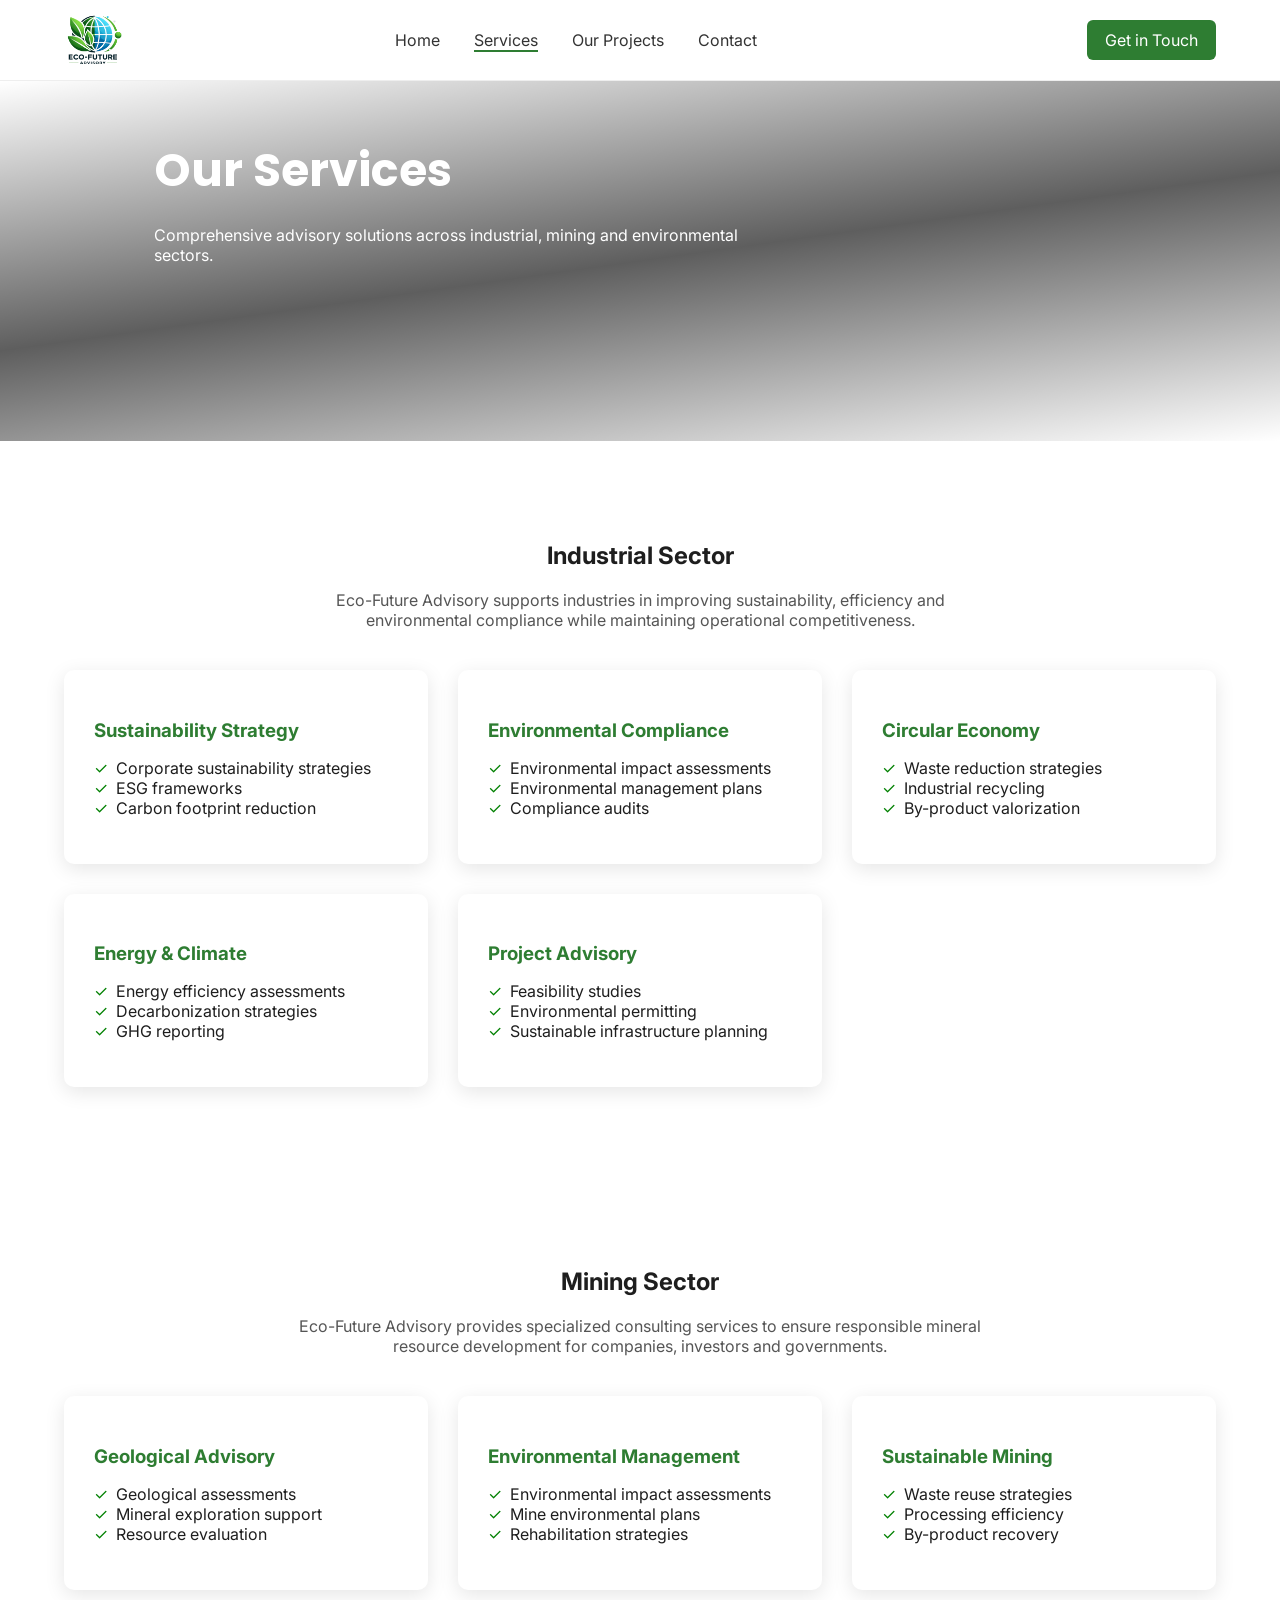
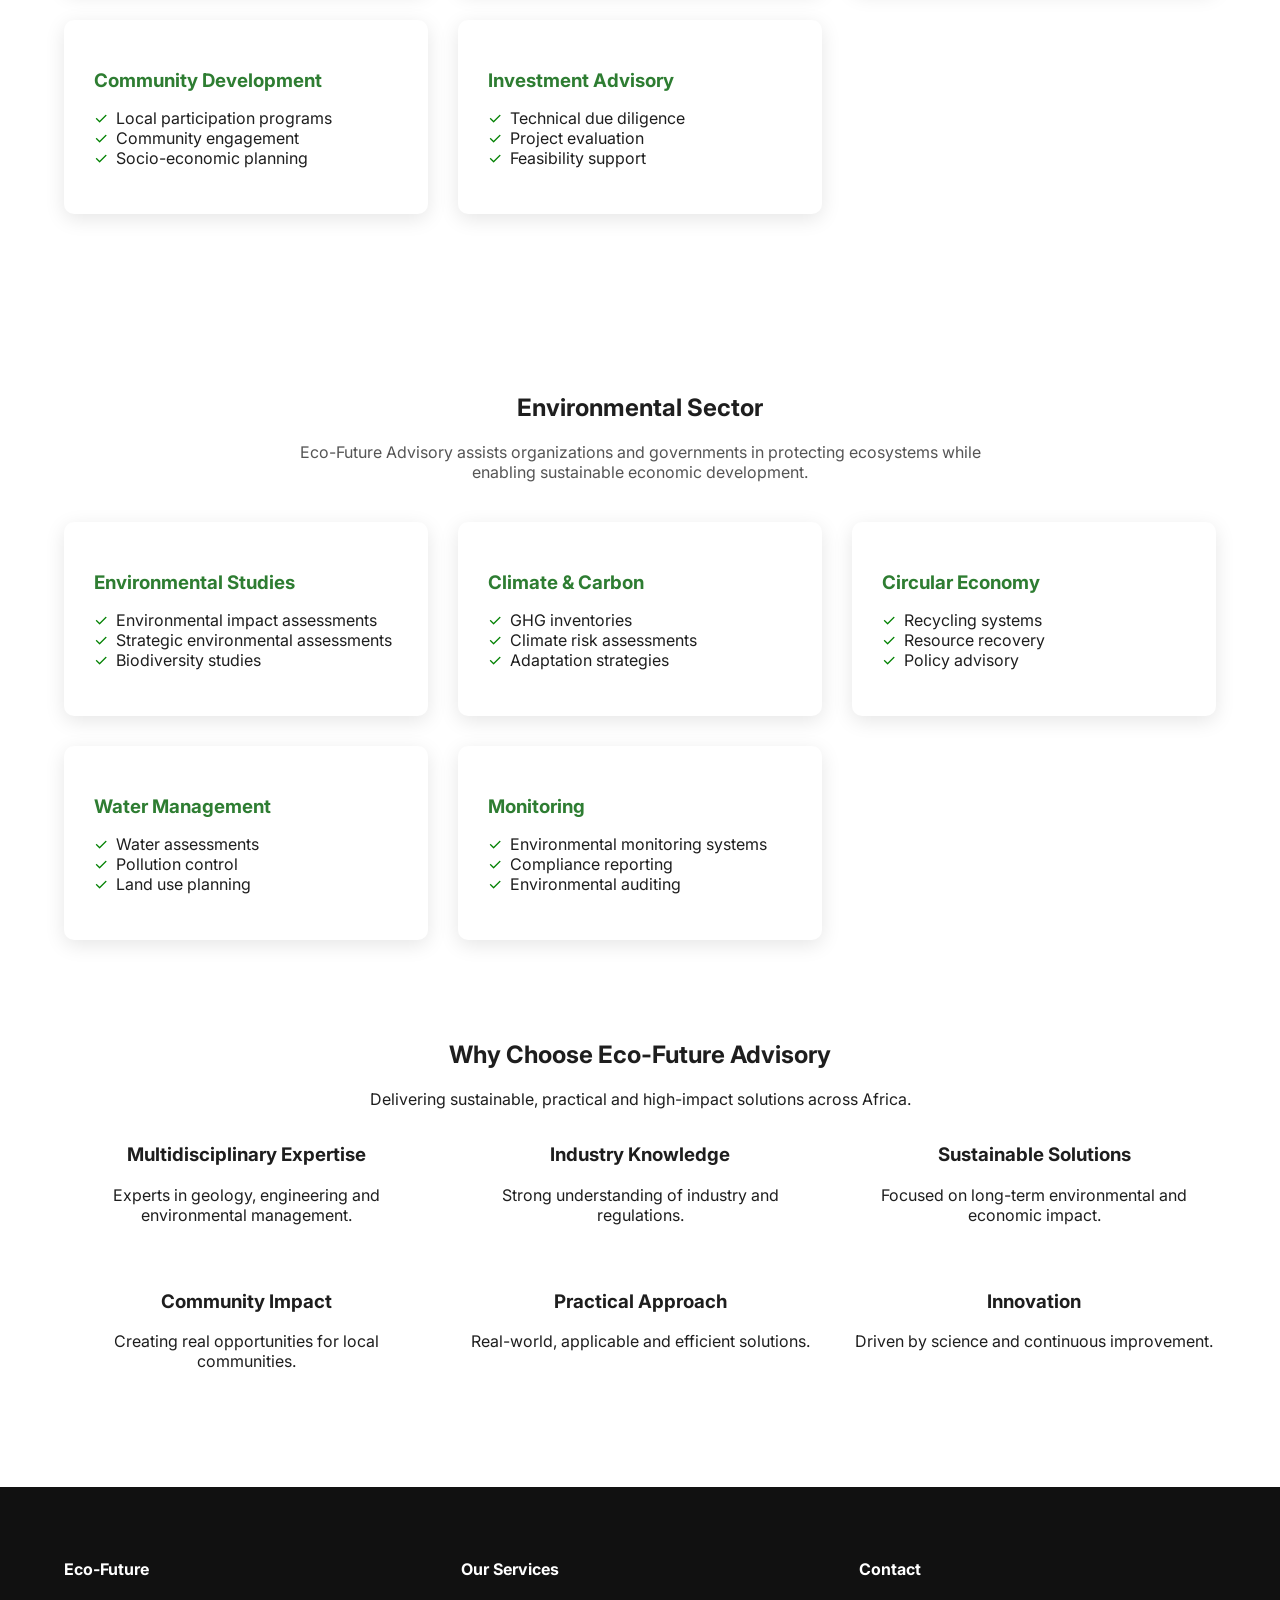
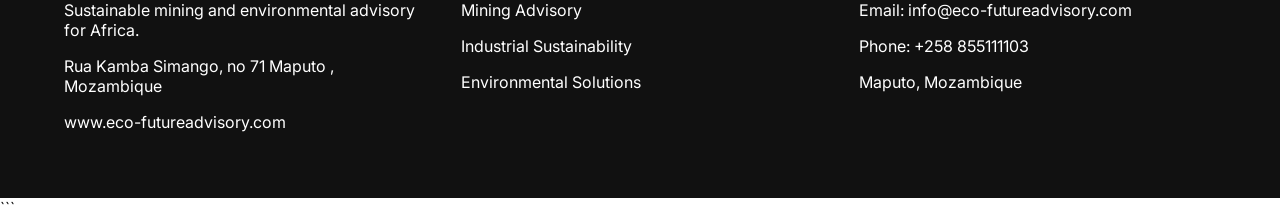
==== serv.html @ e3ecbf76 "Add files via upload" ====
<!DOCTYPE html>
<html lang="pt-pt">

<head>
<meta charset="UTF-8">
<meta name="viewport" content="width=device-width, initial-scale=1.0">
<title>Services - Eco-Future Advisory</title>
<link rel='icon' href='logo.png' />
<link rel="stylesheet" href="estilos.css">

<link href="https://fonts.googleapis.com/css2?family=Poppins:wght@400;600&family=Inter:wght@300;400&display=swap" rel="stylesheet">
</head>

<body>

<header class="cabecalho">

<div class="container menu">

<div class="logo">
<img src='logo.png' class='logo-icon'>
</div>

<nav class="navegacao">

<a href="index.html" >Home</a>
<a href="serv.html" class='Pagina-activa'>Services</a>
<a href="#">Our Projects</a>
<a href="#rodape">Contact</a>

</nav>

<a class="botao botao-header" href="#rodape">Get in Touch</a>

<!-- BOTÃO HAMBURGUER -->
<!-- BOTÃO HAMBURGUER -->
<button class="menu-hamburguer" id="menu-hamburguer" aria-label="Menu">
  <svg width="30" height="30" viewBox="0 0 100 80" fill="#333">
    <rect width="100" height="10"></rect>
    <rect y="30" width="100" height="10"></rect>
    <rect y="60" width="100" height="10"></rect>
  </svg>
</button>
</div>

<!-- MENU MOBILE -->
<div class="menu-mobile" id="menu-mobile">

<a href="index.html">Home</a>
<a href="serv.html">Services</a>
<a href="#">Our Projects</a>
<a href="#rodape">Contact</a>
<a class="botao" href="#rodape" style='color:#ffffff'>Get in Touch</a>

</div>

</header>



<!-- HERO -->
<section class="secao-hero-pagina">
<div class='hero-fundo-pagina'>	

<div class="conteudo-hero" style="margin-top: 55px;margin-left: 12%;">

<h1>Our Services</h1>

<p>
Comprehensive advisory solutions across industrial, mining and environmental sectors.
</p>

</div>
</div>
</section>


<!-- INDUSTRIAL -->
<section class="secao-setor container animar-entrada">

<h2>Industrial Sector</h2>

<p class="descricao-setor">
Eco-Future Advisory supports industries in improving sustainability, efficiency and environmental compliance while maintaining operational competitiveness.
</p>

<div class="grid-servicos">

<div class="cartao-servico">
<h3>Sustainability Strategy</h3>
<ul>
<li>Corporate sustainability strategies</li>
<li>ESG frameworks</li>
<li>Carbon footprint reduction</li>
</ul>
</div>

<div class="cartao-servico">
<h3>Environmental Compliance</h3>
<ul>
<li>Environmental impact assessments</li>
<li>Environmental management plans</li>
<li>Compliance audits</li>
</ul>
</div>

<div class="cartao-servico">
<h3>Circular Economy</h3>
<ul>
<li>Waste reduction strategies</li>
<li>Industrial recycling</li>
<li>By-product valorization</li>
</ul>
</div>

<div class="cartao-servico">
<h3>Energy & Climate</h3>
<ul>
<li>Energy efficiency assessments</li>
<li>Decarbonization strategies</li>
<li>GHG reporting</li>
</ul>
</div>

<div class="cartao-servico">
<h3>Project Advisory</h3>
<ul>
<li>Feasibility studies</li>
<li>Environmental permitting</li>
<li>Sustainable infrastructure planning</li>
</ul>
</div>

</div>

</section>


<!-- MINING -->
<section class="secao-setor container animar-entrada">

<h2>Mining Sector</h2>

<p class="descricao-setor">
Eco-Future Advisory provides specialized consulting services to ensure responsible mineral resource development for companies, investors and governments.
</p>

<div class="grid-servicos">

<div class="cartao-servico">
<h3>Geological Advisory</h3>
<ul>
<li>Geological assessments</li>
<li>Mineral exploration support</li>
<li>Resource evaluation</li>
</ul>
</div>

<div class="cartao-servico">
<h3>Environmental Management</h3>
<ul>
<li>Environmental impact assessments</li>
<li>Mine environmental plans</li>
<li>Rehabilitation strategies</li>
</ul>
</div>

<div class="cartao-servico">
<h3>Sustainable Mining</h3>
<ul>
<li>Waste reuse strategies</li>
<li>Processing efficiency</li>
<li>By-product recovery</li>
</ul>
</div>

<div class="cartao-servico">
<h3>Community Development</h3>
<ul>
<li>Local participation programs</li>
<li>Community engagement</li>
<li>Socio-economic planning</li>
</ul>
</div>

<div class="cartao-servico">
<h3>Investment Advisory</h3>
<ul>
<li>Technical due diligence</li>
<li>Project evaluation</li>
<li>Feasibility support</li>
</ul>
</div>

</div>

</section>


<!-- ENVIRONMENT -->
<section class="secao-setor container animar-entrada">

<h2>Environmental Sector</h2>

<p class="descricao-setor">
Eco-Future Advisory assists organizations and governments in protecting ecosystems while enabling sustainable economic development.
</p>

<div class="grid-servicos">

<div class="cartao-servico">
<h3>Environmental Studies</h3>
<ul>
<li>Environmental impact assessments</li>
<li>Strategic environmental assessments</li>
<li>Biodiversity studies</li>
</ul>
</div>

<div class="cartao-servico">
<h3>Climate & Carbon</h3>
<ul>
<li>GHG inventories</li>
<li>Climate risk assessments</li>
<li>Adaptation strategies</li>
</ul>
</div>

<div class="cartao-servico">
<h3>Circular Economy</h3>
<ul>
<li>Recycling systems</li>
<li>Resource recovery</li>
<li>Policy advisory</li>
</ul>
</div>

<div class="cartao-servico">
<h3>Water Management</h3>
<ul>
<li>Water assessments</li>
<li>Pollution control</li>
<li>Land use planning</li>
</ul>
</div>

<div class="cartao-servico">
<h3>Monitoring</h3>
<ul>
<li>Environmental monitoring systems</li>
<li>Compliance reporting</li>
<li>Environmental auditing</li>
</ul>
</div>

</div>

</section>


<!-- WHY CHOOSE US -->
<section class="secao-escolher animar-entrada" id="secao-escolher">

<h2>Why Choose Eco-Future Advisory</h2>

<p class="subtitulo-escolher">
Delivering sustainable, practical and high-impact solutions across Africa.
</p>

<div class="grid-escolher container">

<div class="cartao-escolher">
<h3>Multidisciplinary Expertise</h3>
<p>Experts in geology, engineering and environmental management.</p>
</div>

<div class="cartao-escolher">
<h3>Industry Knowledge</h3>
<p>Strong understanding of industry and regulations.</p>
</div>

<div class="cartao-escolher">
<h3>Sustainable Solutions</h3>
<p>Focused on long-term environmental and economic impact.</p>
</div>

<div class="cartao-escolher">
<h3>Community Impact</h3>
<p>Creating real opportunities for local communities.</p>
</div>

<div class="cartao-escolher">
<h3>Practical Approach</h3>
<p>Real-world, applicable and efficient solutions.</p>
</div>

<div class="cartao-escolher">
<h3>Innovation</h3>
<p>Driven by science and continuous improvement.</p>
</div>

</div>

</section>


<footer class="rodape animar-entrada" id="rodape">

<div class="container grid-rodape">

<div>

<h4>Eco-Future</h4>

<p>
Sustainable mining and environmental advisory for Africa.
</p>

<p>
Rua Kamba Simango, no 71 Maputo , Mozambique
</p>

<p>
www.eco-futureadvisory.com
</p>

</div>

<div>

<h4>Our Services</h4>

<p>Mining Advisory</p>
<p>Industrial Sustainability</p>
<p>Environmental Solutions</p>

</div>

<div>

<h4>Contact</h4>

<p>Email: info@eco-futureadvisory.com</p>
<p>Phone: +258 855111103</p>
<p>Maputo, Mozambique</p>

</div>

</div>

</footer>

<script>

const botaoMenu = document.getElementById("menu-hamburguer");
const menuMobile = document.getElementById("menu-mobile");
// Seleciona todos os links dentro do menu mobile
const linksMenu = menuMobile.querySelectorAll("a");

// 1. Abre/Fecha ao clicar no botão
botaoMenu.addEventListener("click", (event) => {
    event.stopPropagation();
    menuMobile.classList.toggle("ativo");
    botaoMenu.classList.toggle("ativo");
});

// 2. Fecha ao clicar em qualquer link interno
linksMenu.forEach(link => {
    link.addEventListener("click", () => {
        menuMobile.classList.remove("ativo");
        botaoMenu.classList.remove("ativo");
    });
});

// 3. Fecha ao clicar em qualquer lugar fora (no fundo da tela)
window.addEventListener("click", (event) => {
    if (menuMobile.classList.contains("ativo") && !menuMobile.contains(event.target)) {
        menuMobile.classList.remove("ativo");
        botaoMenu.classList.remove("ativo");
    }
});

</script>

<!-- Transicao -->

<script>
const observer = new IntersectionObserver((entries) => {
  entries.forEach(entry => {
    if(entry.intersectionRatio > 0){ 
      // algum percentual visível
      entry.target.classList.add('visivel');
    } else { 
      // nenhum percentual visível
      entry.target.classList.remove('visivel');
    }
  });
}, {
  root: null,           // viewport
  rootMargin: "0px",
  threshold: [0, 0.1, 0.2, 0.5, 1] // dispara várias vezes
});

// aplica a todas as divs animáveis
document.querySelectorAll('.animar-entrada').forEach(el => {
  observer.observe(el);
});
</script>

</body>
</html>
```
---- estilos.css ----
```css
*{
margin:0;
padding:0;
box-sizing:border-box;
}
html {
  scroll-behavior: smooth;
}
a, button {
  -webkit-tap-highlight-color: transparent; /* remove efeito de highlight azul */
  -webkit-touch-callout: none;              /* evita menu nativo ao tocar longo */
  -webkit-user-select: none;                /* opcional: impede seleção de texto */
}

a {
  text-decoration: none;
  color: inherit; /* mantém cor original */
}
button, input, select, textarea {
  -webkit-appearance: none; /* remove estilo nativo do iOS */
  -webkit-tap-highlight-color: transparent;
}
a, a[href^="tel:"], a[href^="mailto:"] {
  color: inherit; /* mantém a cor que definiste */
  text-decoration: none; /* remove sublinhado */
  -webkit-text-fill-color: inherit; /* força a cor correta no iOS */
  -webkit-tap-highlight-color: transparent; /* remove highlight azul ao tocar */
  pointer-events: auto; /* garante que o link ainda funciona */
}

/* Para garantir que o iOS não aplique o estilo nativo de data detectors */
body {
  -webkit-touch-callout: none; /* remove menu nativo ao tocar longo */
}
body{
margin:0;
padding:0;	
font-family:Inter;
color:#1E1E1E;
}
button {
	cursor:pointer;
}
/* Estado inicial*/
.animar-entrada {
  opacity: 0;
  transform: translateY(90px); 
  transition: all 1s ease-out;
}

/* Quando entrar na tela */
.animar-entrada.visivel {
  opacity: 1;
  transform: translateY(0);
}


.menu-hamburguer {
    display:none;
}
.container{
width:90%;
max-width:1200px;
margin:auto;
}

.cabecalho{
background:white;
border-bottom:1px solid #eee;
}

.menu{
display:flex;
justify-content:space-between;
align-items:center;
padding:20px 0;
}

.logo{
font-family:Poppins;
font-weight:600;
font-size:20px;
color:#0F3D2E;
}
.Pagina-activa {
    border-bottom:2px solid #2E7D32;
}
rect {
    fill: #0F3D2E;
}

.navegacao a{
margin:0 15px;
text-decoration:none;
color:#333;
}

.botao{
background:#2E7D32;
color:white;
padding:10px 18px;
border-radius:6px;
text-decoration:none;
cursor:pointer;
}

.botao-secundario{
    background: #0000002e;
    border: 2px solid white;
    color: white;
    padding: 10px 18px;
    border-radius: 6px;
    text-decoration: none;
    cursor:pointer;
}

.hero-fundo-pagina {
      width: 100%;
    height: 40vh;
    background: linear-gradient(172deg,transparent , #000000a1, transparent);
    text-align: initial;
}
.logo-icon {
      width: 99px;
    float: left;
    position: absolute;
    margin: -33px -20px;
}
.secao-hero-pagina{
height:40vh;
background:
url("cont.jpg") center/cover;
display:flex;
align-items:center;
justify-content:center;
text-align:center;
color:white;
}

.secao-setor{
padding:80px 0;
text-align: center;
}

.descricao-setor{
max-width:700px;
margin:15px auto 40px;
color:#555;
text-align:center;
}
```


.secao-setor{
padding:80px 0;
}

.descricao-setor{
max-width:700px;
margin:15px auto 40px;
color:#555;
text-align:center;
}

.grid-escolher{
display:grid;
grid-template-columns:repeat(3,1fr);
gap:30px;
max-width:1200px;
margin:auto;

}
.secao-escolher {
  text-align: center;
  padding-bottom: 100px;
}

.secao-hero{
height:80vh;
background:url("hero.jpg") center/cover;
display:flex;
align-items:center;
}
.hero-fundo {
    width: 100%;
    height: 80vh;
    background: linear-gradient(172deg,transparent , #00000066, transparent);
}
.conteudo-hero{
    color: white;
    max-width: 600px;
    margin-left: 10%;
    margin-top: 130px;
}

.conteudo-hero h1{
font-family:Poppins;
font-size:46px;
margin-bottom:20px;
}

.conteudo-hero p{
margin-bottom:30px;
}

.botoes-hero a{
margin-right:15px;
}

.secao-confianca{
text-align:center;
padding:150px 20px;
background:#F5F5F5;
}

.lista-icones{
display:flex;
justify-content:center;
gap:40px;
margin-top:30px;
font-size:22px;
}

.secao-sobre{
padding:80px 0;
}

.grid-sobre{
display:grid;
grid-template-columns:1fr 1fr;
gap:40px;
align-items:center;
}

.grid-sobre img{
width:100%;
border-radius:10px;
}

.texto-sobre h2{
font-family:Poppins;
margin-bottom:20px;
}

.texto-sobre li{
margin-bottom:10px;
}

.secao-servicos{
background:#F5F5F5;
padding:80px 0;
text-align:center;
}

.grid-servicos{
display:grid;
grid-template-columns:repeat(3,1fr);
gap:30px;
margin-top:40px;
}

.cartao-servico{
background:white;
padding:30px;
border-radius:10px;
box-shadow:0 5px 20px rgba(0,0,0,0.1);
text-align:left;
}

.cartao-servico h3{
margin-bottom:15px;
color:#2E7D32;
}

.secao-visao{
    background: #0f3d2e36;
    color: white;
    text-align: center;
    padding: 80px 20px;
    margin-top: 100px;
}

.grid-visao{
display:grid;
grid-template-columns:1fr 1fr;
gap:40px;
margin-bottom:30px;
}
.visao-geral {
    background: url("hands.jpg")no-repeat;
    background-size: cover;
    background-position: center;
    padding: 0px;
} 
.rodape{
background:#111;
color:white;
padding:50px 0;
}
ul {
    list-style:none;
    padding:0;
}
li::before {
    content:"✓";
    color:green;
    margin-right:8px;
}

.grid-rodape{
display:grid;
grid-template-columns:1fr 1fr 1fr;
gap:40px;
}

@media(max-width:900px){

.grid-servicos{
grid-template-columns:1fr;
}

.grid-sobre{
grid-template-columns:1fr;
}

.grid-visao{
grid-template-columns:1fr;
}

.lista-icones{
flex-direction:column;
}

.conteudo-hero h1{
font-size:34px;
}

.grid-escolher{
grid-template-columns:1fr;
}



}
```
/* HAMBURGUER */
.menu-hamburguer{
  display:none;             /* Esconde no desktop */
  flex-direction:column;
  justify-content:center;
  align-items:center;
  gap:6px;
  width:30px;
  height:25px;
  cursor:pointer;
  position:relative;
  z-index:1001;             /* garante que fique acima do hero */
}



/* Animação do X */
.menu-hamburguer.ativo span:nth-child(1){
  transform:rotate(45deg) translate(5px,6px);
}

.menu-hamburguer.ativo span:nth-child(2){
  opacity:0;
}

.menu-hamburguer.ativo span:nth-child(3){
  transform:rotate(-45deg) translate(5px,-6px);
}

/* Menu Mobile */
.menu-mobile{
  position:absolute;
  top:70px;                 /* ligeiro ajuste para aparecer abaixo do header */
  left:0;
  width:100%;
  background:white;
  display:flex;
  flex-direction:column;
  align-items:center;
  gap:20px;
  padding:30px 0;
  box-shadow:0 5px 20px rgba(0,0,0,0.1);
  opacity:0;
  pointer-events:none;
  transform:translateY(-20px);
  transition:0.3s;
  z-index:1000;
}

.menu-mobile a{
  text-decoration:none;
  color:#333;
  font-size:18px;
}

.menu-mobile.ativo{
  opacity:1;
  pointer-events:all;
  transform:translateY(0);
}

/* RESPONSIVO */
@media(max-width:800px){

  .navegacao,
  .botao-header{
    display:none;
  }

  .menu-hamburguer{
        display: flex;
    background: none;
    border: none;
    /* color: red; */
    cursor: pointer;
  }
  .grid-rodape {
        display: flex;
    grid-template-columns: 1fr 1fr 1fr;
    gap: 40px;
    flex-wrap: wrap;
  }
  .hero-fundo {
        width: 100%;
    height: 80vh;
    background: linear-gradient(172deg,transparent , #000000a1, transparent);
  }

}
@media(max-width:382px){
.conteudo-hero h1 {
    font-size: 27px;
}

}


@media(max-width:382px){ 
.botoes-hero {
       
    display: flex;
    /* flex-wrap: wrap; */
}
.botao-secundario {
    background:#0000006b;
}
}
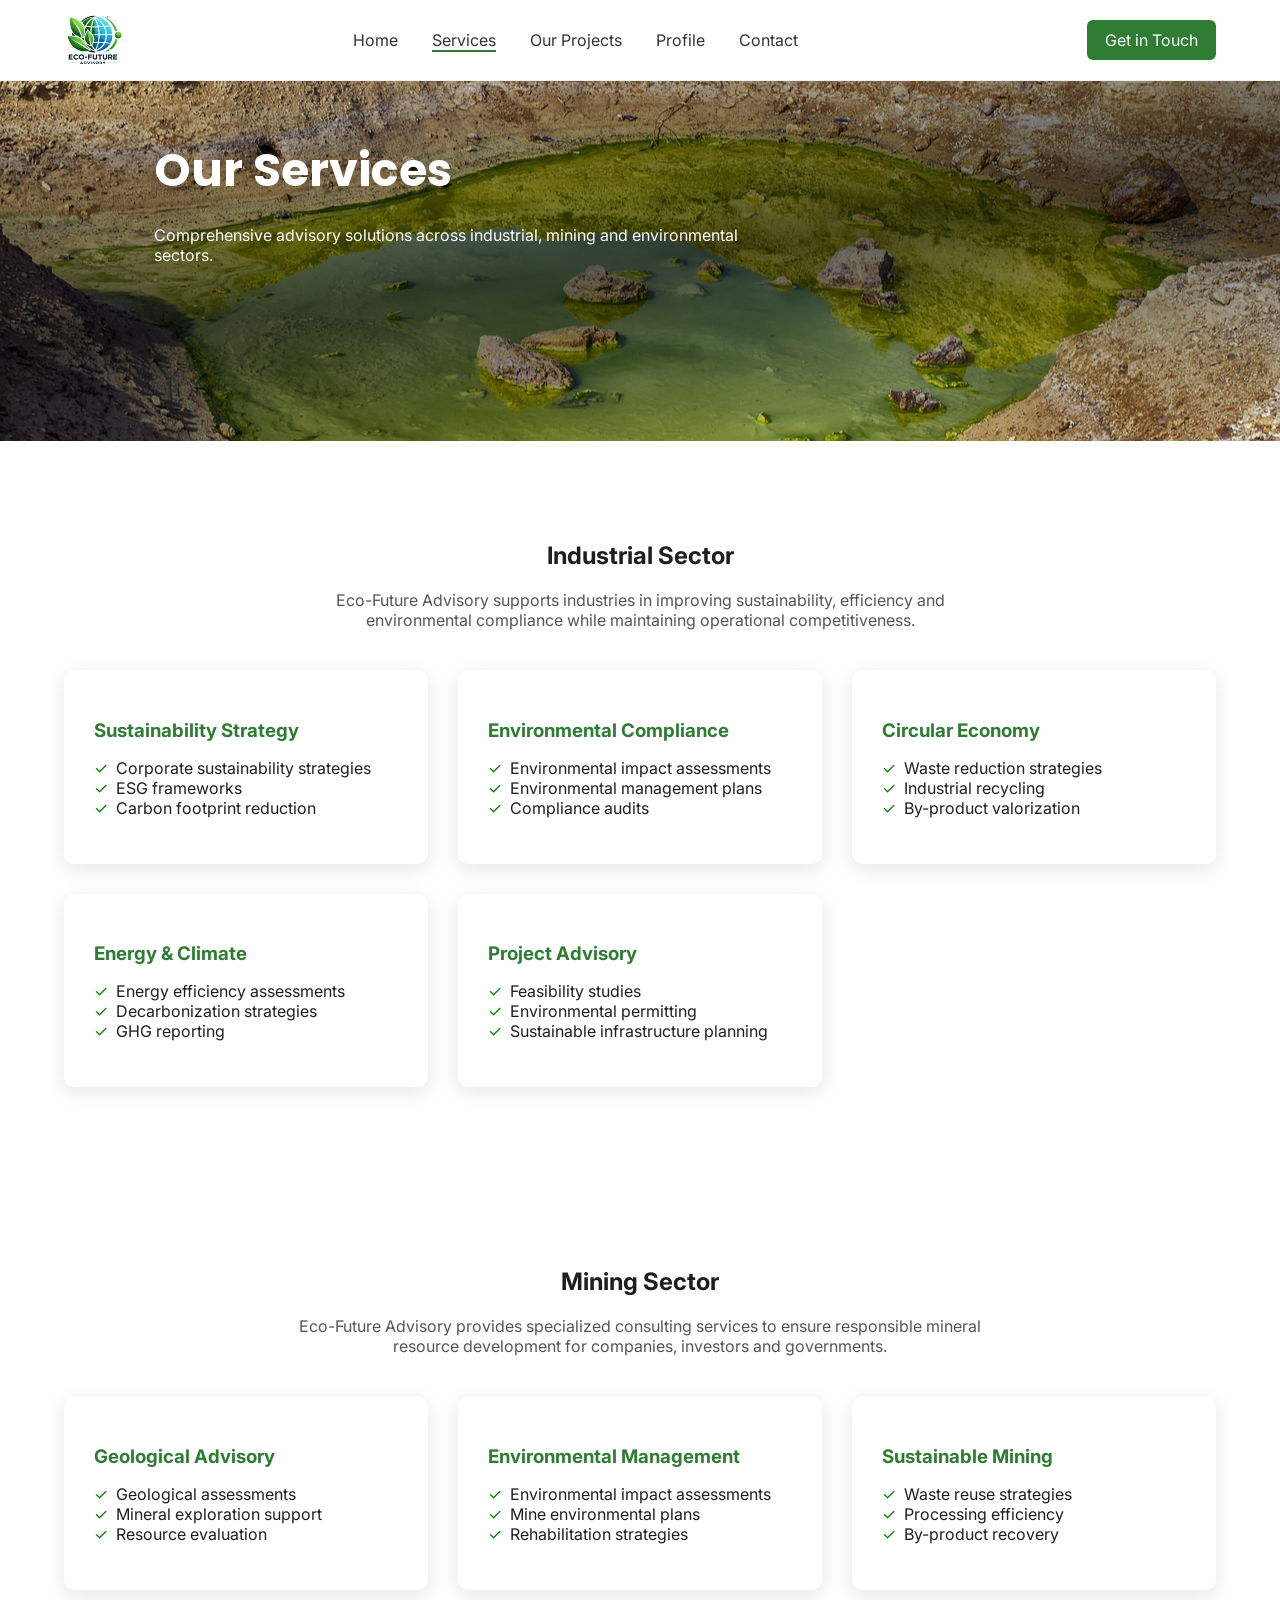
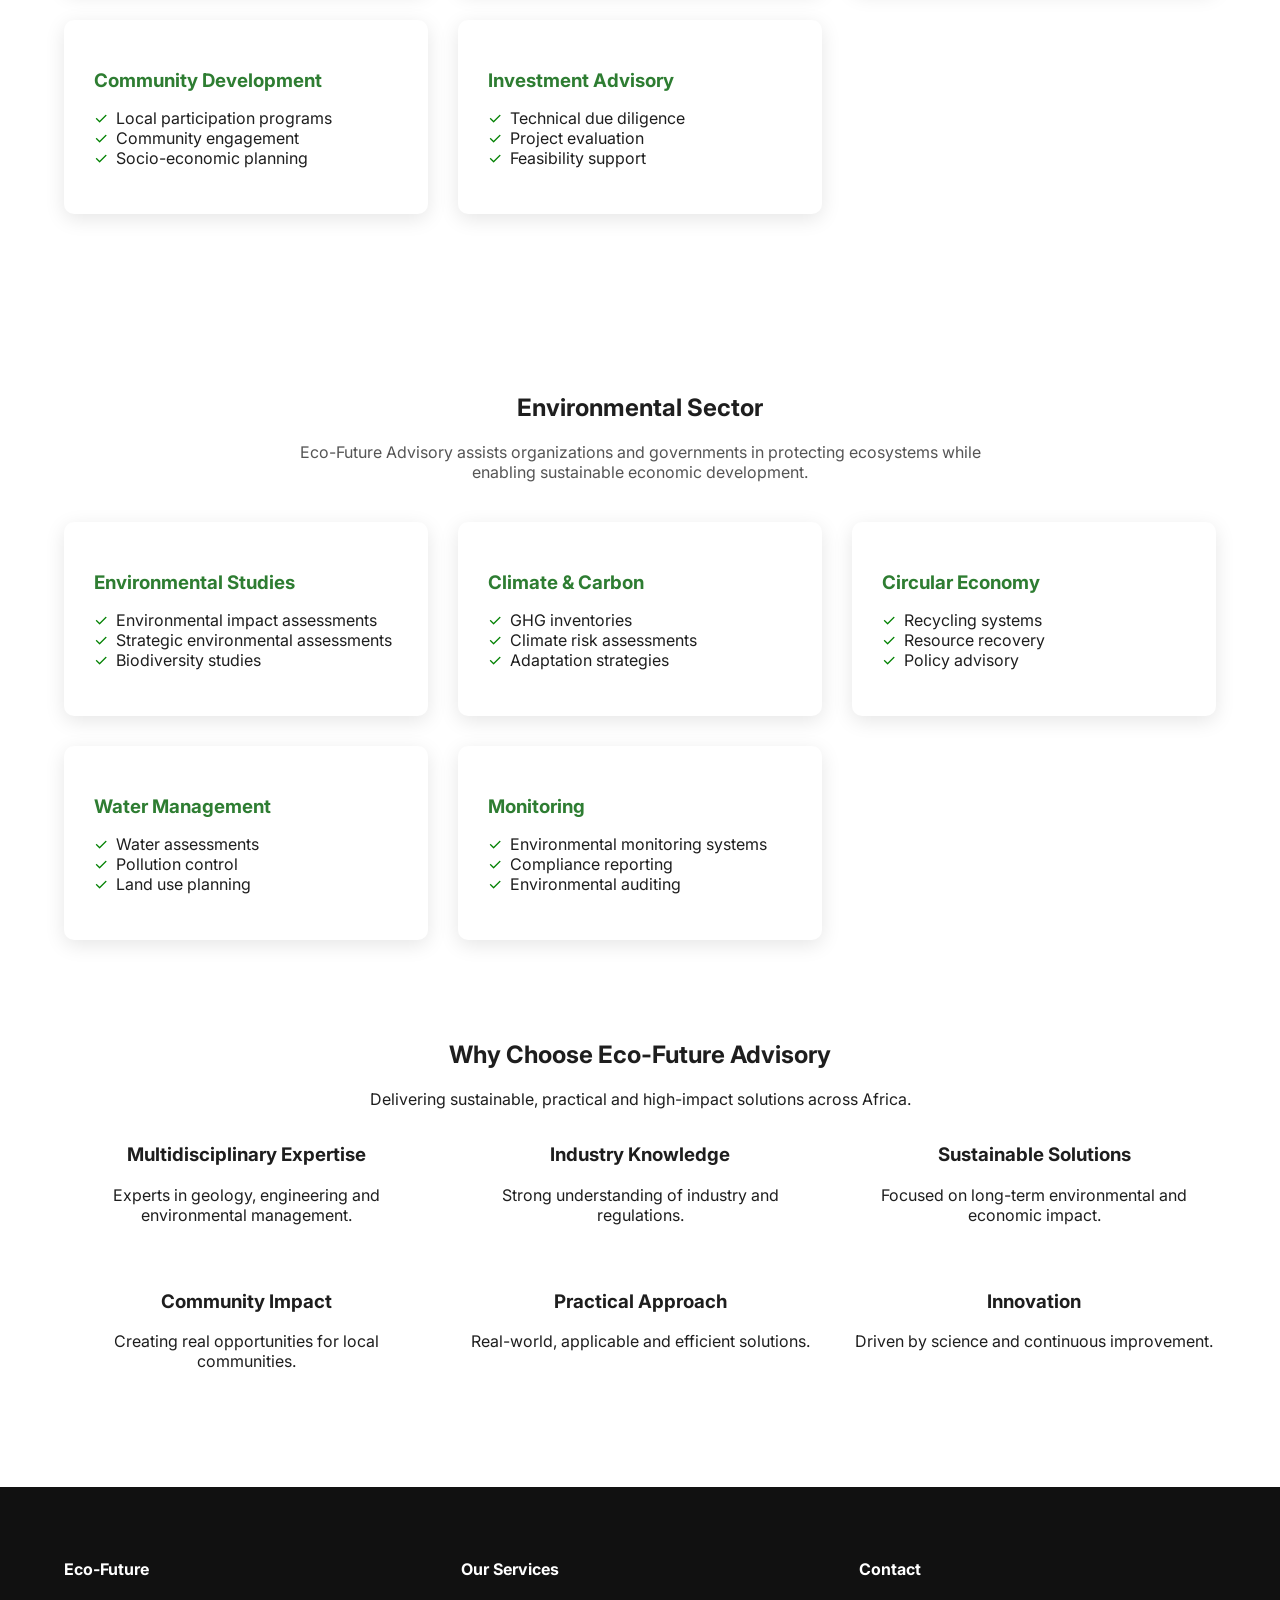
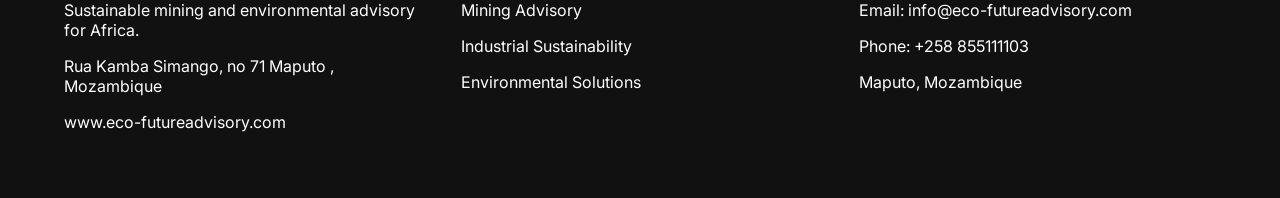
==== commit cd824279: "Add files via upload" ====
--- a/serv.html
+++ b/serv.html
@@ -26,7 +26,8 @@
 
 <a href="index.html" >Home</a>
 <a href="serv.html" class='Pagina-activa'>Services</a>
-<a href="#">Our Projects</a>
+<a href="projects.docx" download />Our Projects</a>
+<a href="profile.docx" download />Profile</a>
 <a href="#rodape">Contact</a>
 
 </nav>
@@ -49,7 +50,8 @@
 
 <a href="index.html">Home</a>
 <a href="serv.html">Services</a>
-<a href="#">Our Projects</a>
+<a href="projects.docx" download />Our Projects</a>
+<a href="profile.docx" download />Profile</a>
 <a href="#rodape">Contact</a>
 <a class="botao" href="#rodape" style='color:#ffffff'>Get in Touch</a>
 
@@ -410,4 +412,4 @@
 
 </body>
 </html>
-```
+
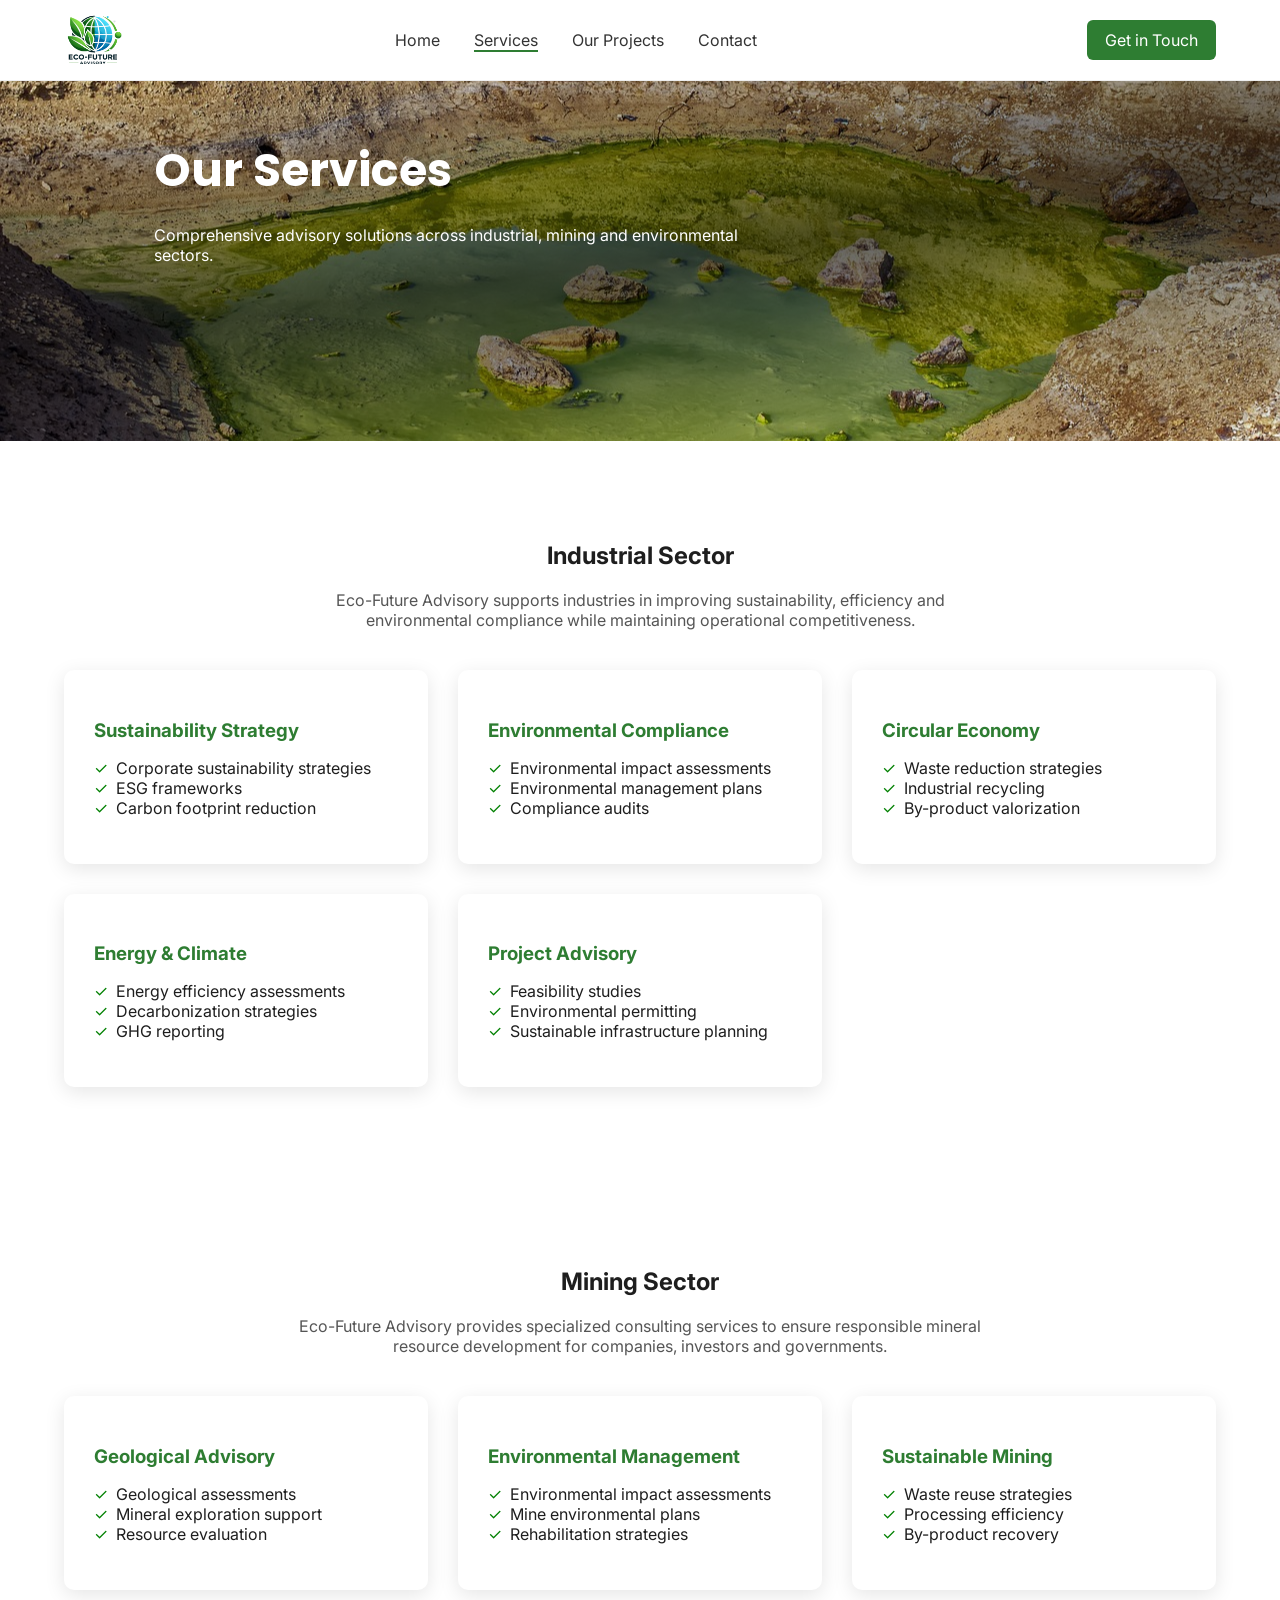
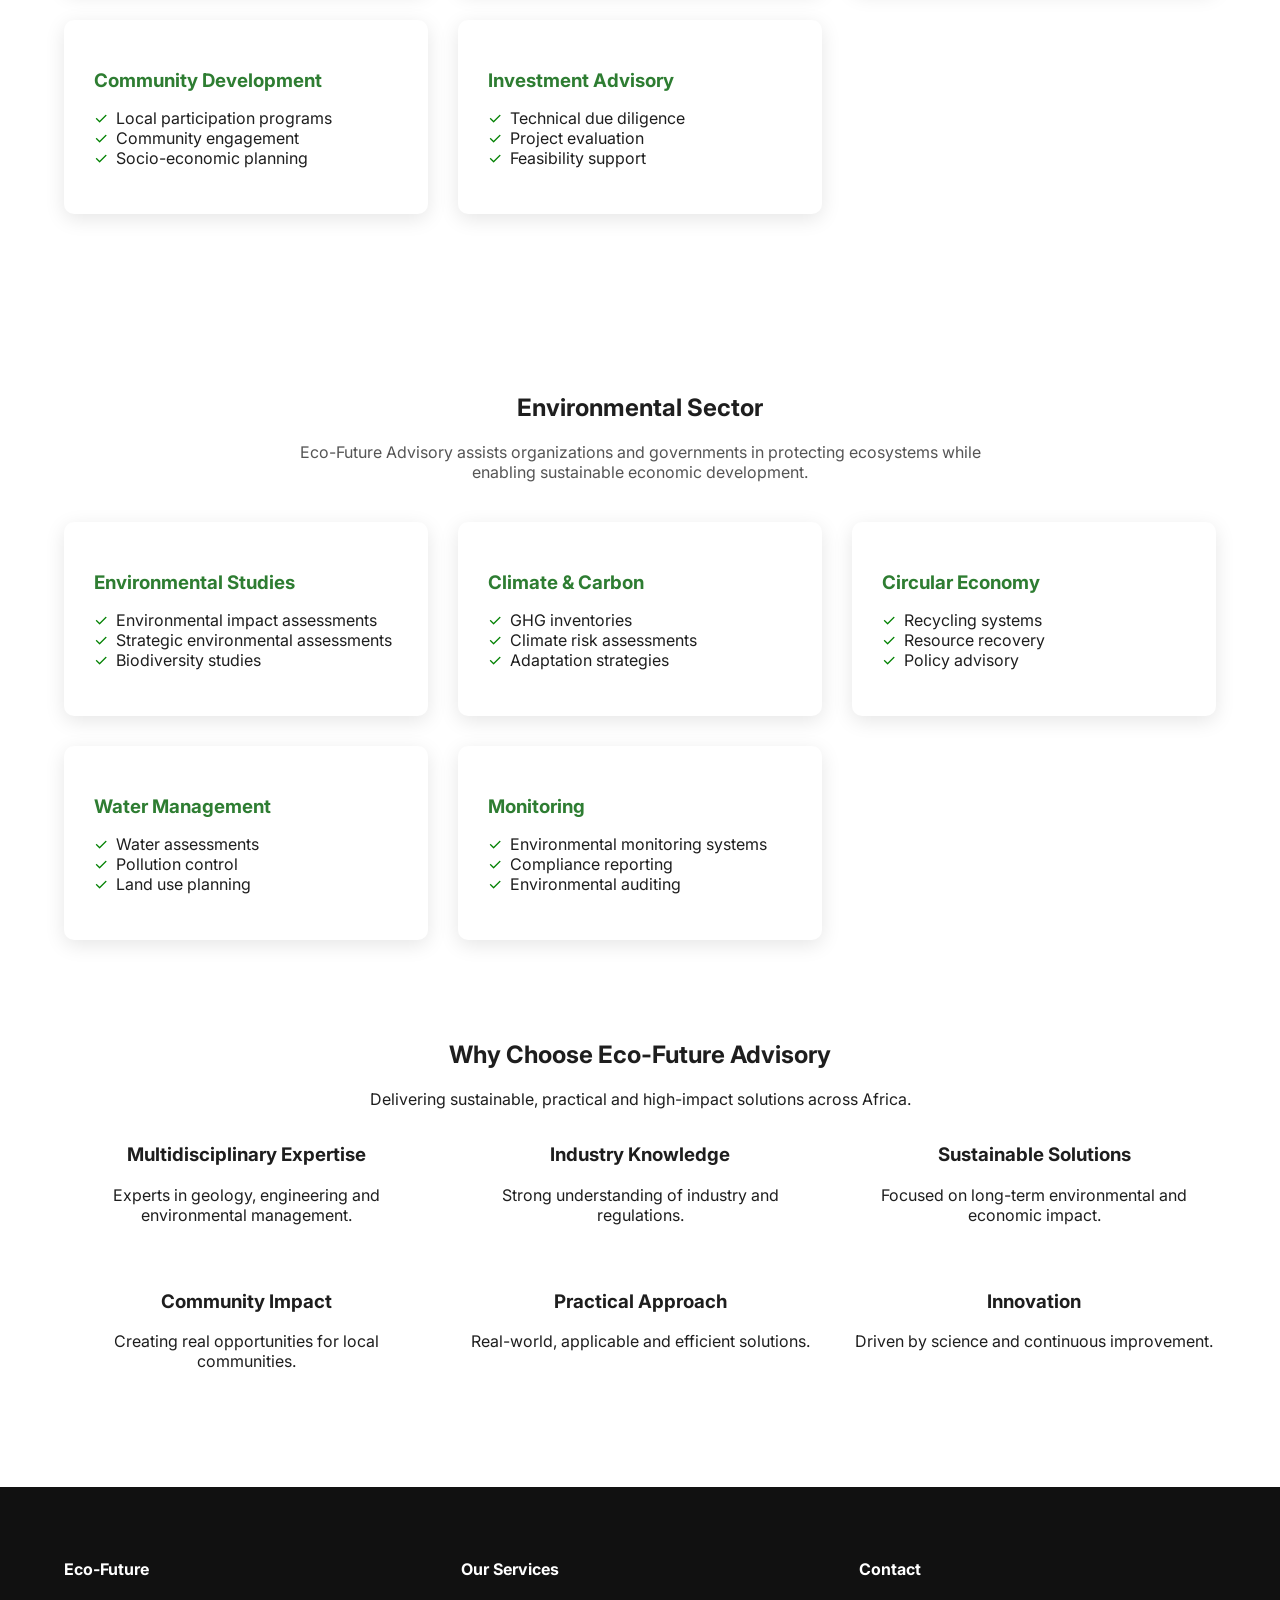
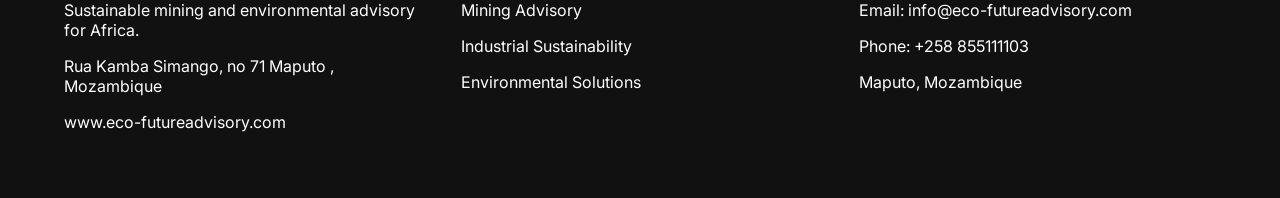
==== commit 2f7e76c4: "Add files via upload" ====
--- a/serv.html
+++ b/serv.html
@@ -27,7 +27,7 @@
 <a href="index.html" >Home</a>
 <a href="serv.html" class='Pagina-activa'>Services</a>
 <a href="projects.docx" download />Our Projects</a>
-<a href="profile.docx" download />Profile</a>
+
 <a href="#rodape">Contact</a>
 
 </nav>
@@ -51,7 +51,7 @@
 <a href="index.html">Home</a>
 <a href="serv.html">Services</a>
 <a href="projects.docx" download />Our Projects</a>
-<a href="profile.docx" download />Profile</a>
+
 <a href="#rodape">Contact</a>
 <a class="botao" href="#rodape" style='color:#ffffff'>Get in Touch</a>
 
--- a/estilos.css
+++ b/estilos.css
@@ -89,7 +89,96 @@
 rect {
     fill: #0F3D2E;
 }
-
+.leadership {
+  padding: 100px 20px;
+  background: linear-gradient(180deg, #ffffff 0%, #f4f7f6 100%);
+}
+
+.container {
+  max-width: 1200px;
+  margin: 0 auto;
+}
+
+.leadership-wrapper {
+  display: flex;
+  align-items: center;
+  gap: 60px;
+}
+
+/* IMAGEM */
+.leadership-image {
+  flex: 1;
+  display: flex;
+  justify-content: center;
+}
+
+.avatar {
+  width: 260px;
+  height: 260px;
+  border-radius: 50%;
+  background: linear-gradient(135deg, #0a3d2e, #145c43);
+  color: #fff;
+  font-size: 60px;
+  font-weight: bold;
+  display: flex;
+  align-items: center;
+  justify-content: center;
+  box-shadow: 0 20px 40px rgba(0,0,0,0.15);
+}
+
+/* TEXTO */
+.leadership-content {
+  flex: 1.2;
+}
+
+.section-tag {
+  display: inline-block;
+  margin-bottom: 10px;
+  color: #145c43;
+  font-weight: 600;
+  letter-spacing: 1px;
+  font-size: 14px;
+}
+
+.leadership-content h2 {
+  font-size: 38px;
+  margin-bottom: 5px;
+  color: #0a3d2e;
+}
+
+.leadership-content h4 {
+  margin-bottom: 20px;
+  color: #666;
+  font-weight: 500;
+}
+
+.leadership-content p {
+  margin-bottom: 15px;
+  color: #555;
+  line-height: 1.7;
+}
+
+/* STATS */
+.leadership-stats {
+  display: flex;
+  gap: 30px;
+  margin-top: 25px;
+}
+
+.leadership-stats div {
+  text-align: left;
+}
+
+.leadership-stats strong {
+  display: block;
+  font-size: 24px;
+  color: #0a3d2e;
+}
+
+.leadership-stats span {
+  font-size: 14px;
+  color: #777;
+}
 .navegacao a{
 margin:0 15px;
 text-decoration:none;
@@ -339,7 +428,18 @@
 .grid-escolher{
 grid-template-columns:1fr;
 }
-
+  .leadership-wrapper {
+    flex-direction: column;
+    text-align: center;
+  }
+
+  .leadership-stats {
+    justify-content: center;
+  }
+
+  .leadership-stats div {
+    text-align: center;
+  }
 
 
 }
@@ -439,7 +539,21 @@
 }
 
 }
-
+@media (max-width: 600px) {
+  .leadership {
+    padding: 70px 15px;
+  }
+
+  .avatar {
+    width: 200px;
+    height: 200px;
+    font-size: 40px;
+  }
+
+  .leadership-content h2 {
+    font-size: 28px;
+  }
+}
 
 @media(max-width:382px){ 
 .botoes-hero {
@@ -447,7 +561,43 @@
     display: flex;
     /* flex-wrap: wrap; */
 }
-.botao-secundario {
+}.botao-secundario {
     background:#0000006b;
 }
+
+
+@media(max-width:330px){ 
+
+  .leadership-wrapper {
+    gap: 30px;
+    padding: 0 10px;
+  }
+
+  .avatar {
+    width: 150px;
+    height: 150px;
+    font-size: 28px;
+  }
+
+  .leadership-content h2 {
+    font-size: 24px;
+  }
+
+  .leadership-content p {
+    font-size: 14px;
+  }
+
+  .leadership-stats {
+    flex-direction: column;
+    gap: 15px;
+    align-items: center;
+  }
+
+  .leadership-stats strong {
+    font-size: 20px;
+  }
+
+  .leadership-stats span {
+    font-size: 13px;
+  }
 }
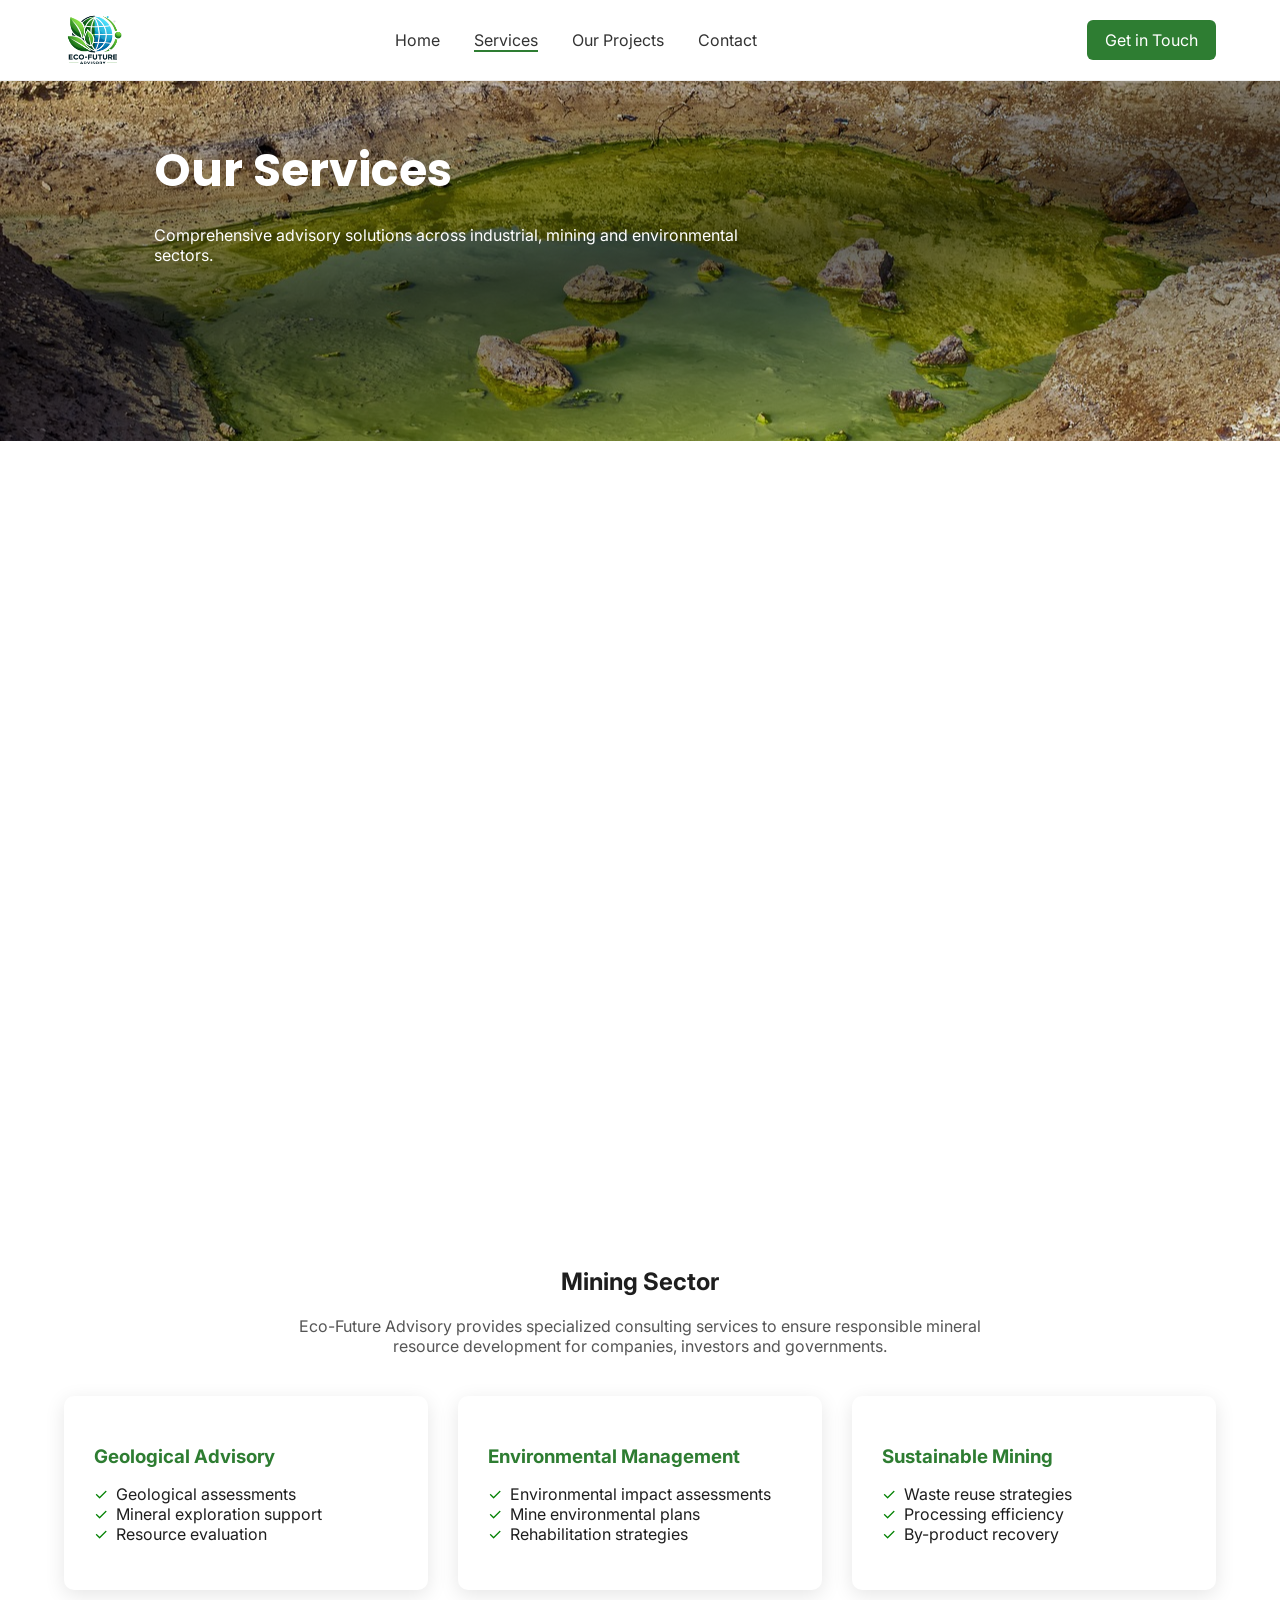
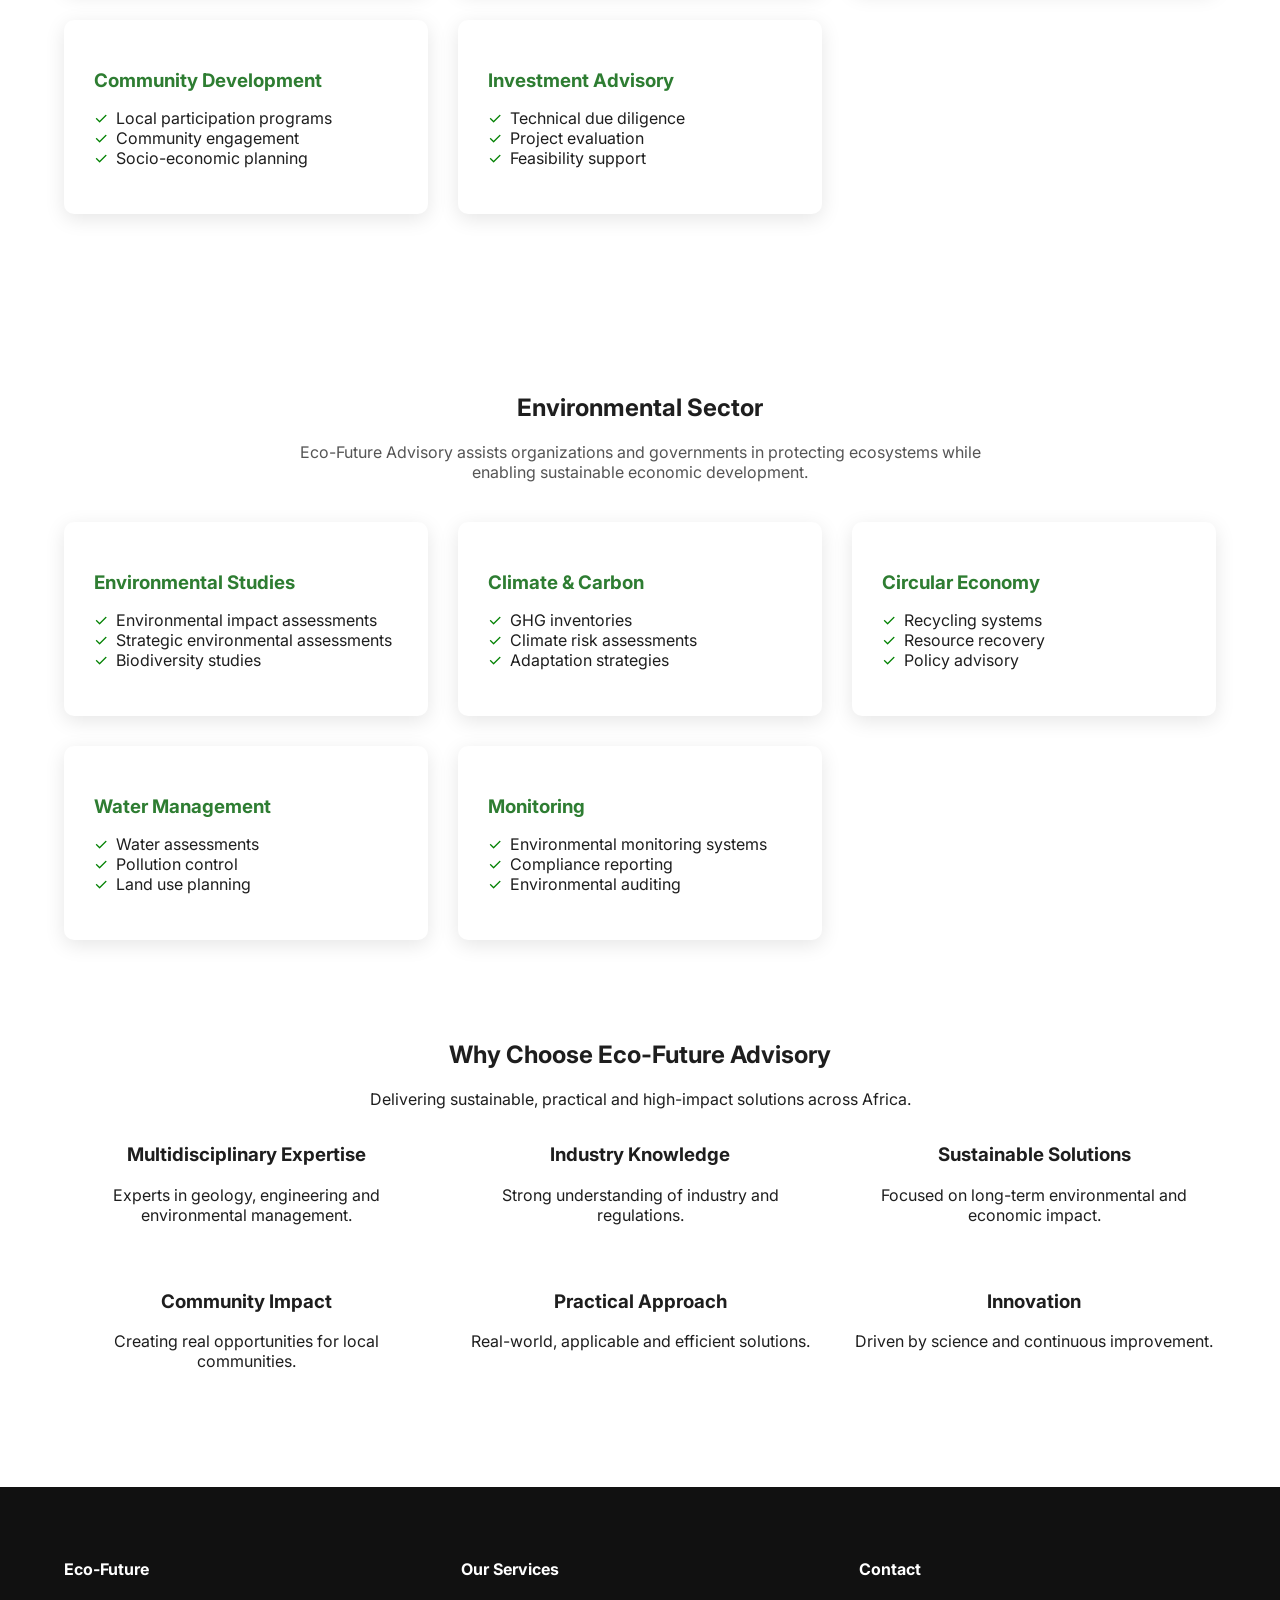
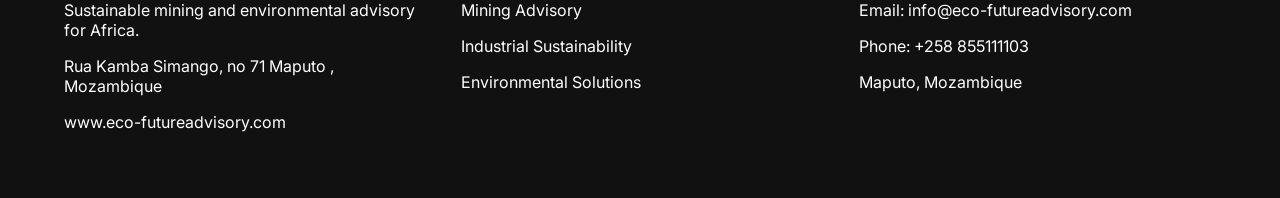
==== commit 4052cb0f: "Add files via upload" ====
--- a/serv.html
+++ b/serv.html
@@ -26,7 +26,7 @@
 
 <a href="index.html" >Home</a>
 <a href="serv.html" class='Pagina-activa'>Services</a>
-<a href="projects.docx" download />Our Projects</a>
+<a href="jobs.pdf" target="_blank" download />Our Projects</a>
 
 <a href="#rodape">Contact</a>
 
@@ -50,7 +50,7 @@
 
 <a href="index.html">Home</a>
 <a href="serv.html">Services</a>
-<a href="projects.docx" download />Our Projects</a>
+<a href="jobs.pdf" target="_blank" download />Our Projects</a>
 
 <a href="#rodape">Contact</a>
 <a class="botao" href="#rodape" style='color:#ffffff'>Get in Touch</a>
